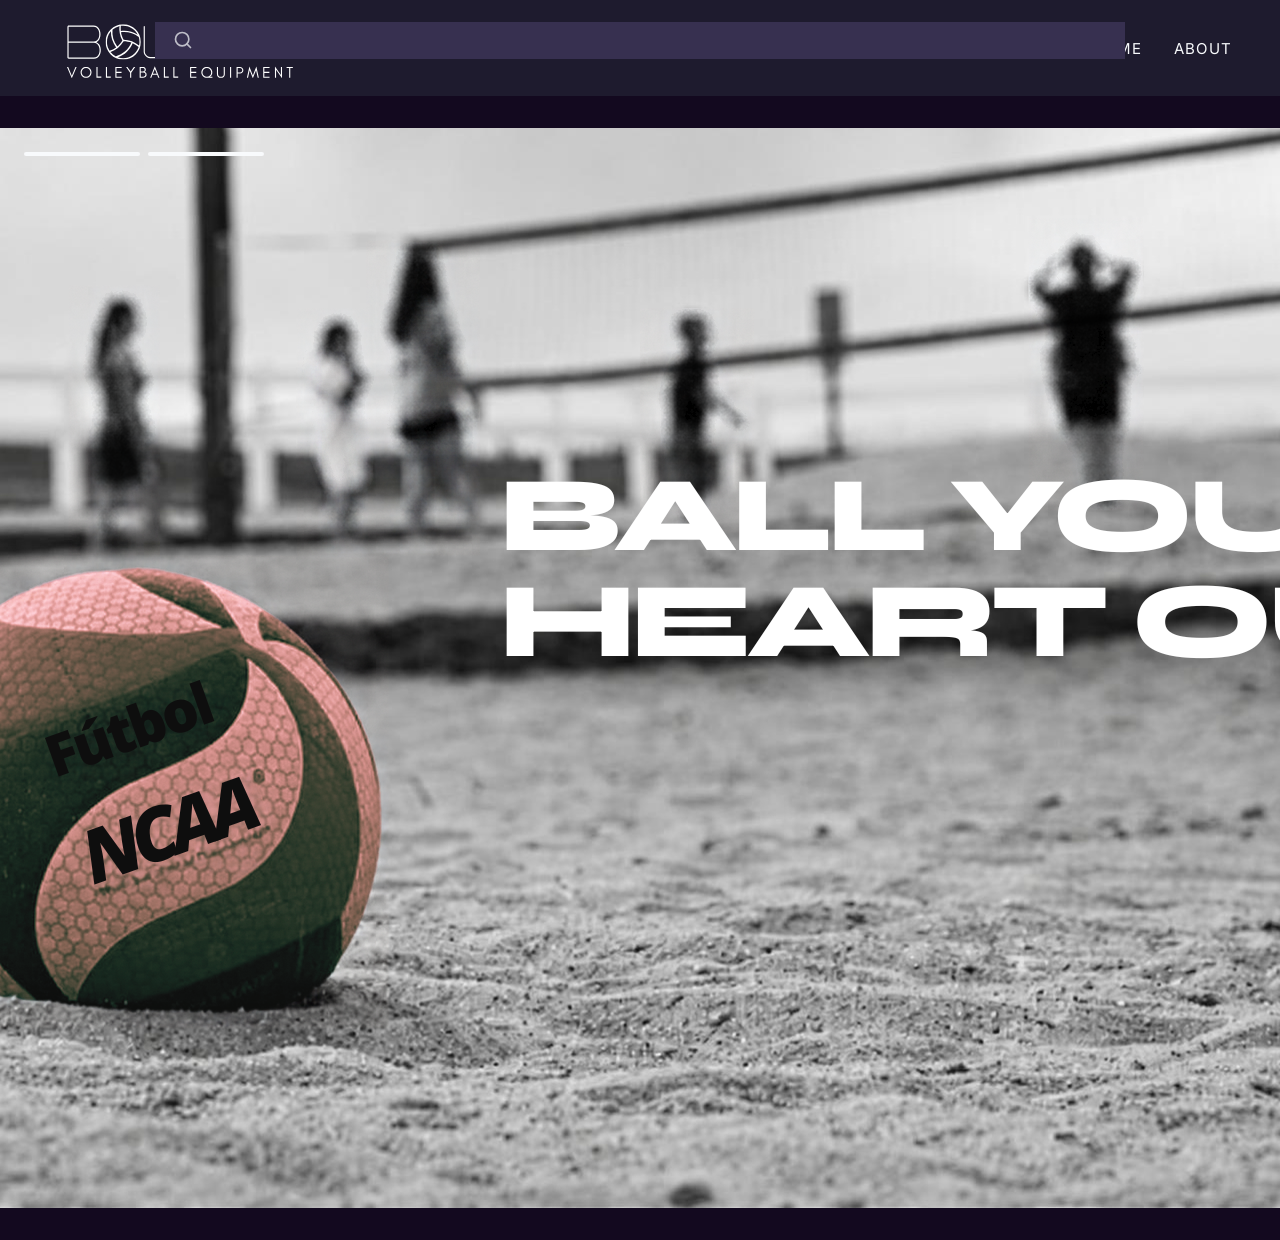
==== index.html @ 567ca26c "first commit" ====
<html lang="en">

  <head>

    <meta charset="UTF-8" />
    <meta name="viewport" content="width=device-width, initial-scale=1.0" />
    <title>Hanap Badap</title>
    <link rel="stylesheet " href="design.css" />
    <!--CUSTOM FONT-->

    <!--INTER-->
    <link rel="preconnect" href="https://fonts.googleapis.com" />
    <link rel="preconnect" href="https://fonts.gstatic.com" crossorigin />
    <link
      href="https://fonts.googleapis.com/css2?family=Inter:ital,opsz,wght@0,14..32,100..900;1,14..32,100..900&display=swap"
      rel="stylesheet"
    />
    <!--INTER-->

    <!--CUSTOM FONT-->
  
  </head>

  <body>

    <header class="header">
      <a class="logo" href="">
        <img src="images/bounce.svg" alt="logo" />
      </a>

      <!--SEARCH BAR-->

      <form action="/search" method="GET" class="search-form" role="search" id="search-form">

        <!--SEARCH ICON-->
        <button type="submit" class="search-btn" id="search-submit-btn" aria-label="Submit Search">
          <svg xmlns="http://www.w3.org/2000/svg" width="20" height="20" viewBox="0 0 24 24" fill="none" stroke="currentColor" stroke-width="2" stroke-linecap="round" stroke-linejoin="round" class="lucide lucide-search preview-icon">
            <path d="m21 21-4.34-4.34"/>
            <circle cx="11" cy="11" r="8"/>
          </svg>
        </button>
        <!--SEARCH ICON-->

        <input
          type="search"
          id="site-search"
          name="q"
          placeholder=""
          aria-label="Search site content"
          autocomplete="off"
          required
        />

        <!--X ICON-->
        <button type="button" class="clear-btn" id="clear-search-btn" aria-label="Clear Search Input" tabindex="-1">
          <svg xmlns="http://www.w3.org/2000/svg" width="20" height="20" viewBox="0 0 24 24" fill="none" stroke="currentColor" stroke-width="2" stroke-linecap="round" stroke-linejoin="round" class="lucide lucide-x preview-icon">
            <path d="M18 6 6 18"/>
            <path d="m6 6 12 12"/>
          </svg>
        </button>
        <!--X ICON-->

      </form>

      <!--SEARCH BAR-->

      <!--PROFILE SIGN IN & SIDEBAR CART-->

      <nav class="navigation">
        <ul class="nav-list">
          <li>
            <a href="#home" class="nav-link active" aria-current="page">Home</a>
          </li>
          <li>
            <a href="#about" class="nav-link">About</a>
          </li>
        </ul>
      </nav>

      <!--PROFIL SIGN IN & SIDEBAR CART-->

    </header>

    <main>

      <!--SECTION-->

      <section class="">
        <div>
          
        </div>
      </section>

      <!--SECTION-->

      <!--SLIDER SECTION-->

      <div class="slider" id="ad-slider">
        <!-- INSTAGRAM-STYLE SEGMENTED INDICATORS -->
        <div class="indicators-container">
          <button
            class="indicator-segment"
            data-slide="0"
            aria-label="Go to slide 1"
          >
            <span class="indicator-fill"></span>
          </button>
          <button
            class="indicator-segment"
            data-slide="1"
            aria-label="Go to slide 2"
          >
            <span class="indicator-fill"></span>
          </button>
        </div>

        <div class="slides-track">
          <img src="images/Banner 1.png" alt="Shoes & Gear" class="slide" />
          <img src="images/Banner 2.png" alt="Volleyballs" class="slide" />
        </div>
      </div>

      <!--SLIDER SECTION-->

    </main>

    <!-- INCLUDE SCRIPT BEFORE CLOSING BODY TAG -->
    <script src="slider.js"></script>
    <script src="search.js"></script>
  </body>
</html>
---- design.css ----
* {
  box-sizing: border-box;
}

body {
  margin: 0;
  padding: 0;
  background-color: #13091f;
}

.header {
  position: relative;
  background-color: #1e1b2e;
  padding: 3rem 3rem;
  height: 60px;
  display: flex;
  align-items: center;
  justify-content: space-between;
  overflow: hidden;
  box-sizing: border-box;
}

/*SEARCH BAR*/

/*container for search form*/
.search-form {
  position: absolute;
  left: 50%;
  transform: translateX(-50%);
  width: 100%;
  max-width: 970px;
  display: flex;
  align-items: center;
}
/*container for search form*/

/*search input*/
#site-search {
  width: 970px;
  background-color: #373050;
  border: 1px solid #373050;
  padding: 8px 52px 8px 52px;
  font-size: 15px;
  color: #f8fafc;
  font-family: 'Inter', sans-serif;
  font-weight: 200;
  text-decoration: none;
  letter-spacing: 0.08em;
  outline: none;
  transition: border-color 0.2s ease, box-shadow 0.2s ease, color 0.2s ease;
  -webkit-appearance: none;
  appearance: none;
}

#site-search:focus {
  border-color: #ffffff;
  box-shadow: 0 0 2px rgba(255, 255, 255, 0.6);
}

#site-search::placeholder {
  font-family: 'Inter', sans-serif;
  color: #f8fafc;
  opacity: 0.7;
}

#site-search::-webkit-search-decoration,
#site-search::-webkit-search-cancel-button,
#site-search::-webkit-search-results-button,
#site-search::-webkit-search-results-decoration {
  display: none;
}
/*search input*/

/*search icon button*/
.search-btn {
  position: absolute;
  left: 18px;
  top: 50%;
  transform: translateY(-50%);
  background: none;
  border: none;
  padding: 0;
  margin: 0;
  display: flex;
  align-items: center;
  justify-content: center;
  color: #f8fafc;
  opacity: 0.7;
  cursor: pointer;
  z-index: 5;
  transition: opacity 0.2s ease, color 0.2s ease;
}

.search-btn:hover {
  opacity: 1;
  color: #ffffff;
}
/*search icon button*/

/*x icon*/
.clear-btn {
  position: absolute;
  right: 18px;
  top: 50%;
  transform: translateY(-50%);
  background: none;
  border: none;
  padding: 0;
  margin: 0;
  display: flex;
  align-items: center;
  justify-content: center;
  color: #f8fafc;
  opacity: 0;
  visibility: hidden;
  pointer-events: none;
  cursor: pointer;
  z-index: 5;
  transition: opacity 0.2s ease, visibility 0.2s ease, color 0.2s ease;
}

.clear-btn.visible {
  opacity: 0.7;
  visibility: visible;
  pointer-events: auto;
}

.clear-btn:hover {
  opacity: 1;
  color: #ffffff;
}
/*x icon*/

/*SEARCH BAR*/

/*PROFILE & CHECKOUT*/
.navigation {
  display: flex;
  gap: 2rem;
  list-style: none;
  margin: 0;
  padding: 0;
  align-items: center;
}

.nav-list {
  display: flex;
  gap: 2rem;
  list-style: none;
  margin: 0;
  padding: 0;
  align-items: center;
}

.nav-link,
.nav-link:visited {
  color: #f8fafc;
  font-family: "Inter", sans-serif;
  font-size: 15px;
  font-weight: 400;
  text-decoration: none;
  text-transform: uppercase;
  letter-spacing: 0.08em;
  transition: color 0.2s ease;
}
/*PROFILE & CHECKOUT*/

/*LOGO DESIGN*/
.logo img {
  position: absolute;
  max-height: 300px;
  width: auto;
  top: -100px;
  left: 30px;
  display: block;
}
/*LOGO DESIGN*/

/*AD-SLIDER SECTION*/

.slider {
  position: relative;
  width: 100%;
  max-width: 1920px;
  height: 1080px;
  margin: 2rem auto;
  overflow: hidden;
  background-color: #1e1b2e;
}

/*indicator overlay*/
.indicators-container {
  position: absolute;
  top: 24px;
  left: 24px;
  display: flex;
  gap: 8px;
  width: 240px;
  z-index: 10;
}

.indicator-segment {
  flex: 1;
  height: 4px;
  background-color: rgba(255, 255, 255, 0.25);
  border: none;
  padding: 0;
  border-radius: 2px;
  overflow: hidden;
  cursor: pointer;
}

.indicator-fill {
  display: block;
  height: 100%;
  width: 0%;
  background-color: #f8fafc;
}
/*indicator overlay*/

/*active pill: keyframe animation over 4 seconds*/
.indicator-segment.active .indicator-fill {
  animation: fillProgress 4s linear forwards;
}
/*active pill: keyframe animation over 4 seconds*/

/* passed pills: locked at 100%*/
.indicator-segment.passed .indicator-fill {
  width: 100%;
  animation: none;
}
/* passed pills: locked at 100%*/

/*freeze on hover*/
.slider:hover .indicator-fill {
  animation-play-state: paused;
}
/*freeze on hover*/

/*slide styles*/
.slide {
  position: absolute;
  top: 0;
  left: 0;
  width: 100%;
  height: 100%;
  object-fit: cover;
  opacity: 0;
  transition: opacity 0.3s ease-in-out;
}

.slide.active {
  opacity: 1;
  z-index: 2;
}
/*slide styles*/

/*timer frames keyfill*/
@keyframes fillProgress {
  0% {
    width: 0%;
  }
  100% {
    width: 100%;
  }
}
/*timer frames keyfill*/

/*AD-SLIDER SECTION*/
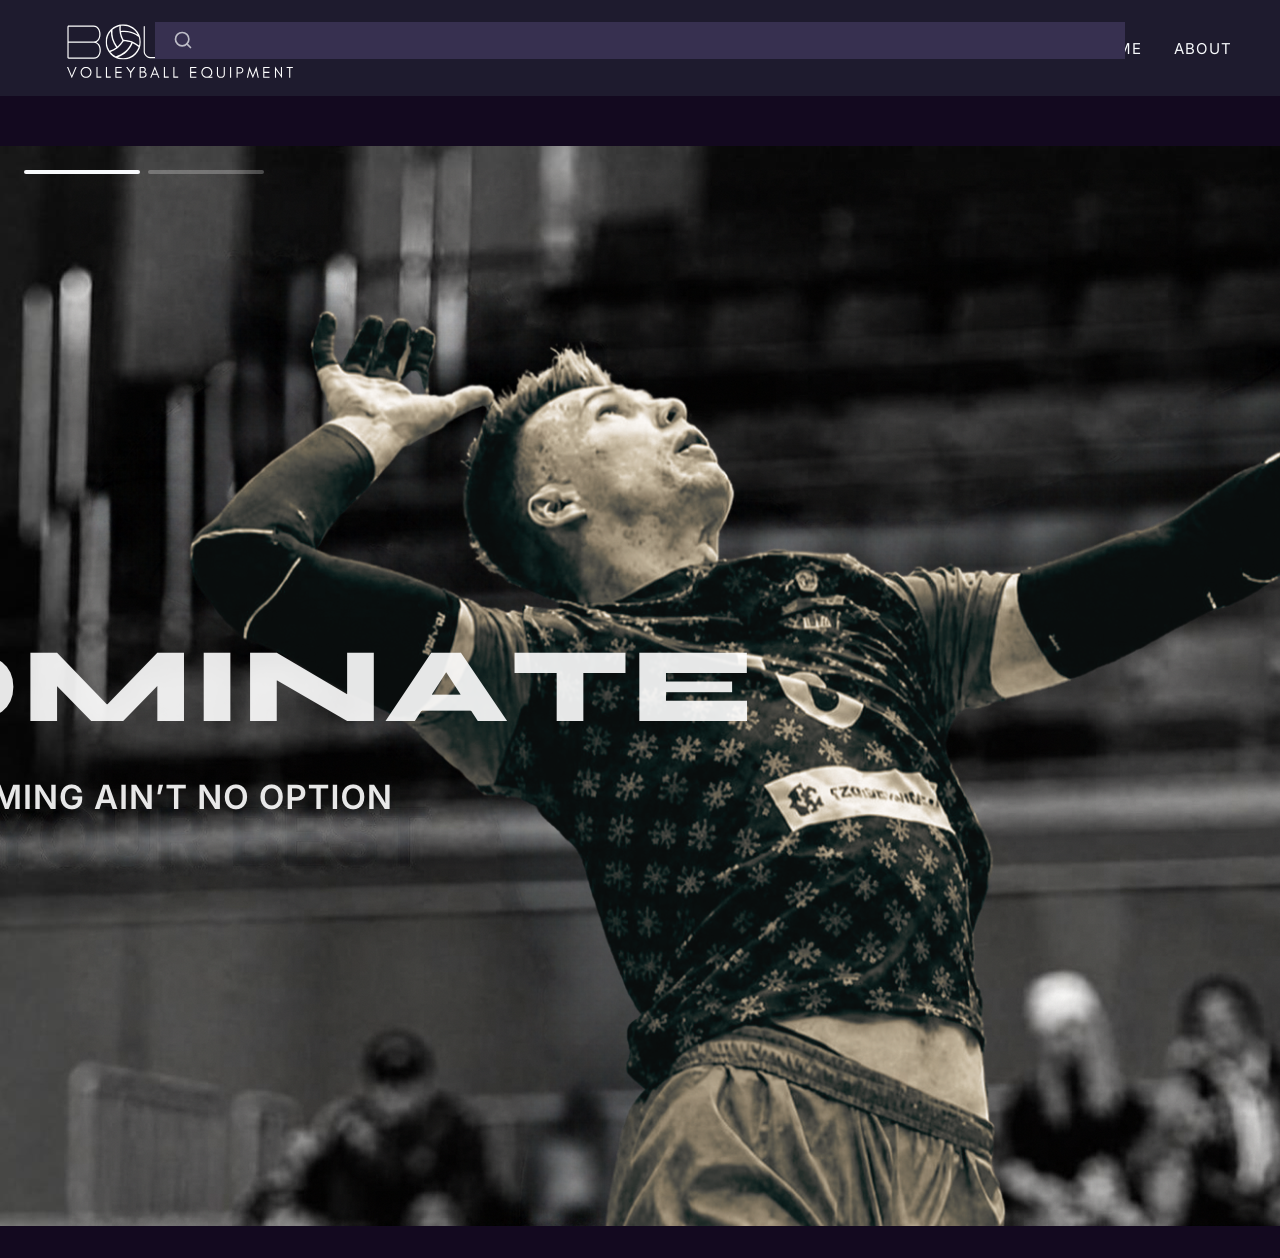
==== commit 56864480: "Added a section for the slider and shop navigation" ====
--- a/index.html
+++ b/index.html
@@ -26,10 +26,13 @@
   <body>
 
     <header class="header">
+
+      <!--LOGO SECTION-->
       <a class="logo" href="">
         <img src="images/bounce.svg" alt="logo" />
       </a>
-
+      <!--LOGO SECTION-->
+      
       <!--SEARCH BAR-->
 
       <form action="/search" method="GET" class="search-form" role="search" id="search-form">
@@ -87,9 +90,10 @@
 
       <!--SECTION-->
 
-      <section class="">
+      <section class="shop-nav">
         <div>
-          
+          <img>
+          <img>
         </div>
       </section>
 
@@ -97,30 +101,38 @@
 
       <!--SLIDER SECTION-->
 
-      <div class="slider" id="ad-slider">
-        <!-- INSTAGRAM-STYLE SEGMENTED INDICATORS -->
-        <div class="indicators-container">
-          <button
-            class="indicator-segment"
-            data-slide="0"
-            aria-label="Go to slide 1"
-          >
-            <span class="indicator-fill"></span>
-          </button>
-          <button
-            class="indicator-segment"
-            data-slide="1"
-            aria-label="Go to slide 2"
-          >
-            <span class="indicator-fill"></span>
-          </button>
+      <section>
+        <div class="shop navigation">
+
         </div>
+      </section>
+      
+      <section>
+        <div class="slider" id="ad-slider">
+          <!-- INSTAGRAM-STYLE SEGMENTED INDICATORS -->
+          <div class="indicators-container">
+            <button
+              class="indicator-segment"
+              data-slide="0"
+              aria-label="Go to slide 1"
+            >
+              <span class="indicator-fill"></span>
+            </button>
+            <button
+              class="indicator-segment"
+              data-slide="1"
+              aria-label="Go to slide 2"
+            >
+              <span class="indicator-fill"></span>
+            </button>
+          </div>
 
-        <div class="slides-track">
-          <img src="images/Banner 1.png" alt="Shoes & Gear" class="slide" />
-          <img src="images/Banner 2.png" alt="Volleyballs" class="slide" />
+          <div class="slides-track">
+            <img src="images/Banner 1.png" alt="Shoes & Gear" class="slide" />
+            <img src="images/Banner 2.png" alt="Volleyballs" class="slide" />
+          </div>
         </div>
-      </div>
+      </section>
 
       <!--SLIDER SECTION-->
 
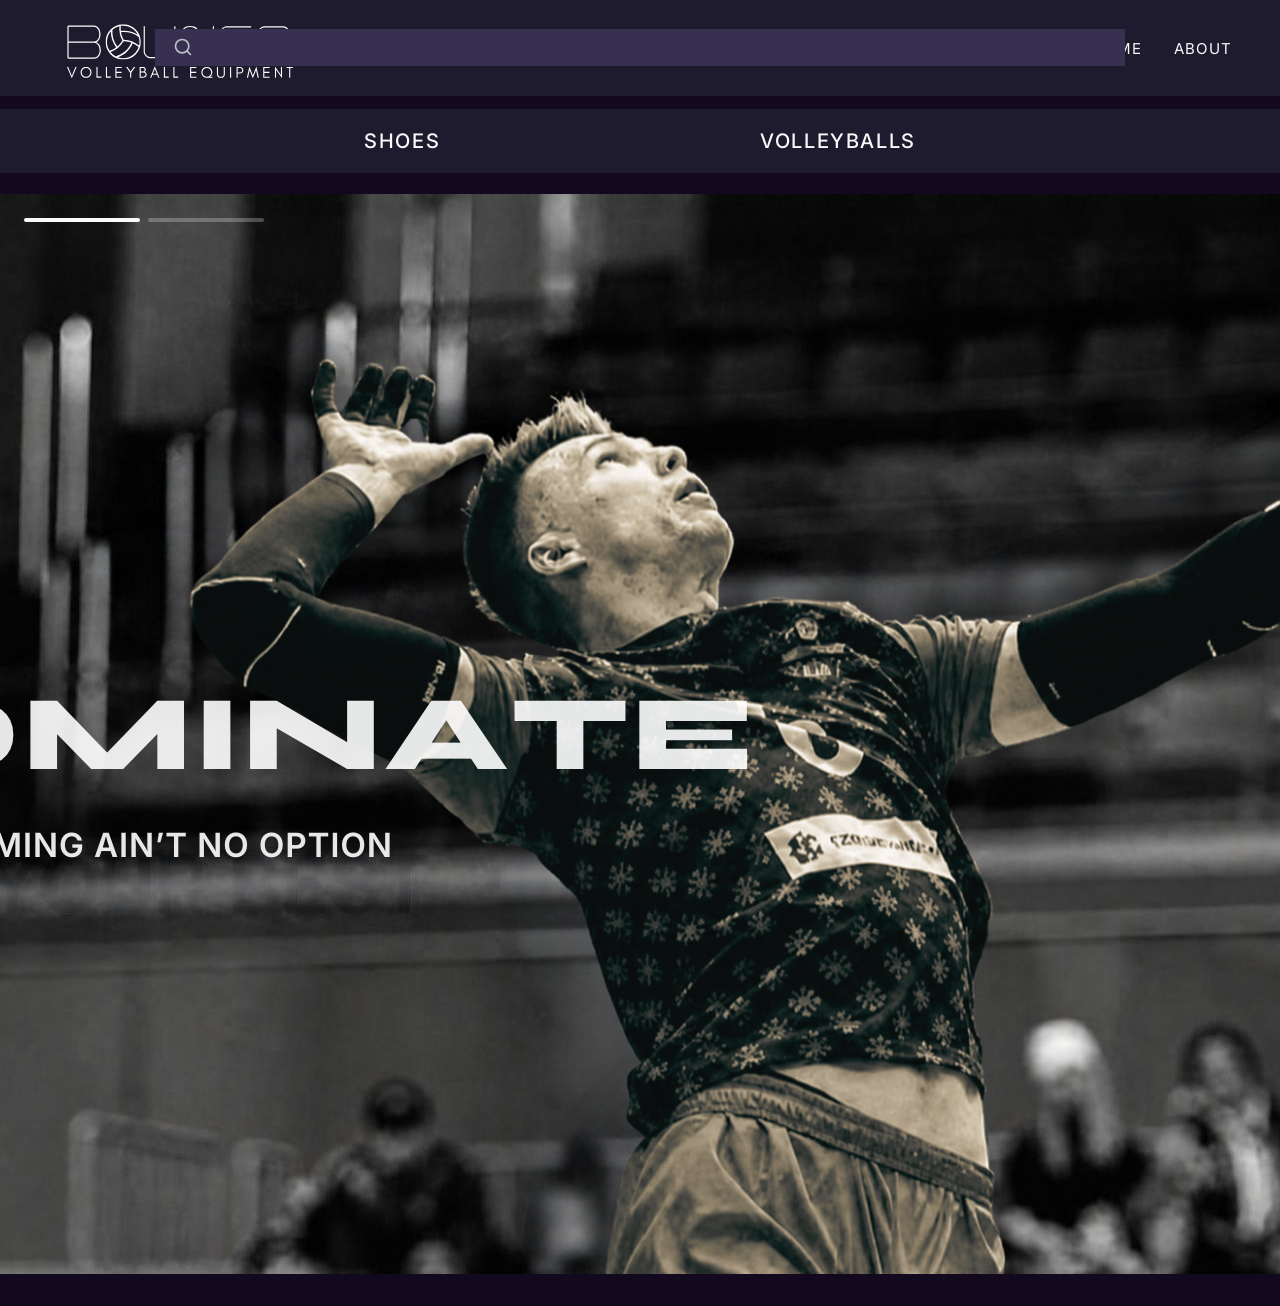
==== commit 92e3acd9: "subtle changes to ui, will now move on to signing in & products page tomorrow :>" ====
--- a/index.html
+++ b/index.html
@@ -82,30 +82,32 @@
         </ul>
       </nav>
 
-      <!--PROFIL SIGN IN & SIDEBAR CART-->
+      <!--PROFILE SIGN IN & SIDEBAR CART-->
 
     </header>
 
     <main>
 
-      <!--SECTION-->
+      <!--PRODUCT PAGE LINKING-->
 
-      <section class="shop-nav">
-        <div>
-          <img>
-          <img>
+      <section>
+        <div class="shop-navigation">
+          <nav>
+            <ul class="product-link">
+              <li>
+                <a href="">Shoes</a>
+              </li>
+              <li>
+                <a href="">Volleyballs</a>
+              </li>
+            </ul>
+          </nav>
         </div>
       </section>
 
-      <!--SECTION-->
+      <!--PRODUCT PAGE LINKING-->
 
       <!--SLIDER SECTION-->
-
-      <section>
-        <div class="shop navigation">
-
-        </div>
-      </section>
       
       <section>
         <div class="slider" id="ad-slider">
--- a/design.css
+++ b/design.css
@@ -25,6 +25,7 @@
 /*container for search form*/
 .search-form {
   position: absolute;
+  top: 30%;
   left: 50%;
   transform: translateX(-50%);
   width: 100%;
@@ -176,6 +177,47 @@
 }
 /*LOGO DESIGN*/
 
+/*SHOPPING PAGE LINK SECTION*/
+
+.shop-navigation {
+  position: relative;
+  top: 1.2vh;
+  overflow:hidden;
+  background-color: #1e1b2e;
+  border-top: 2px solid #13091f;
+  display: flex;
+  align-items: center;
+  justify-content: center;
+  box-sizing: border-box;
+  margin: o;
+  padding: 1.25rem 0;
+}
+.product-link {
+  display: flex;
+  gap: 20rem;
+  list-style: none;
+  margin: 0;
+  padding: 0;
+  align-items: center;
+}
+
+.product-link a {
+  color: #f8fafc;
+  font-family: 'Inter', sans-serif;
+  font-size: 20px;
+  font-weight: 500;
+  text-decoration: none;
+  text-transform: uppercase;
+  letter-spacing: 0.08em;
+  transition: color 0.2s ease;
+}
+
+.product-link a:hover {
+  color: #ffffff;
+}
+
+/*SHOPPING PAGE LINK SECTION*/
+
 /*AD-SLIDER SECTION*/
 
 .slider {
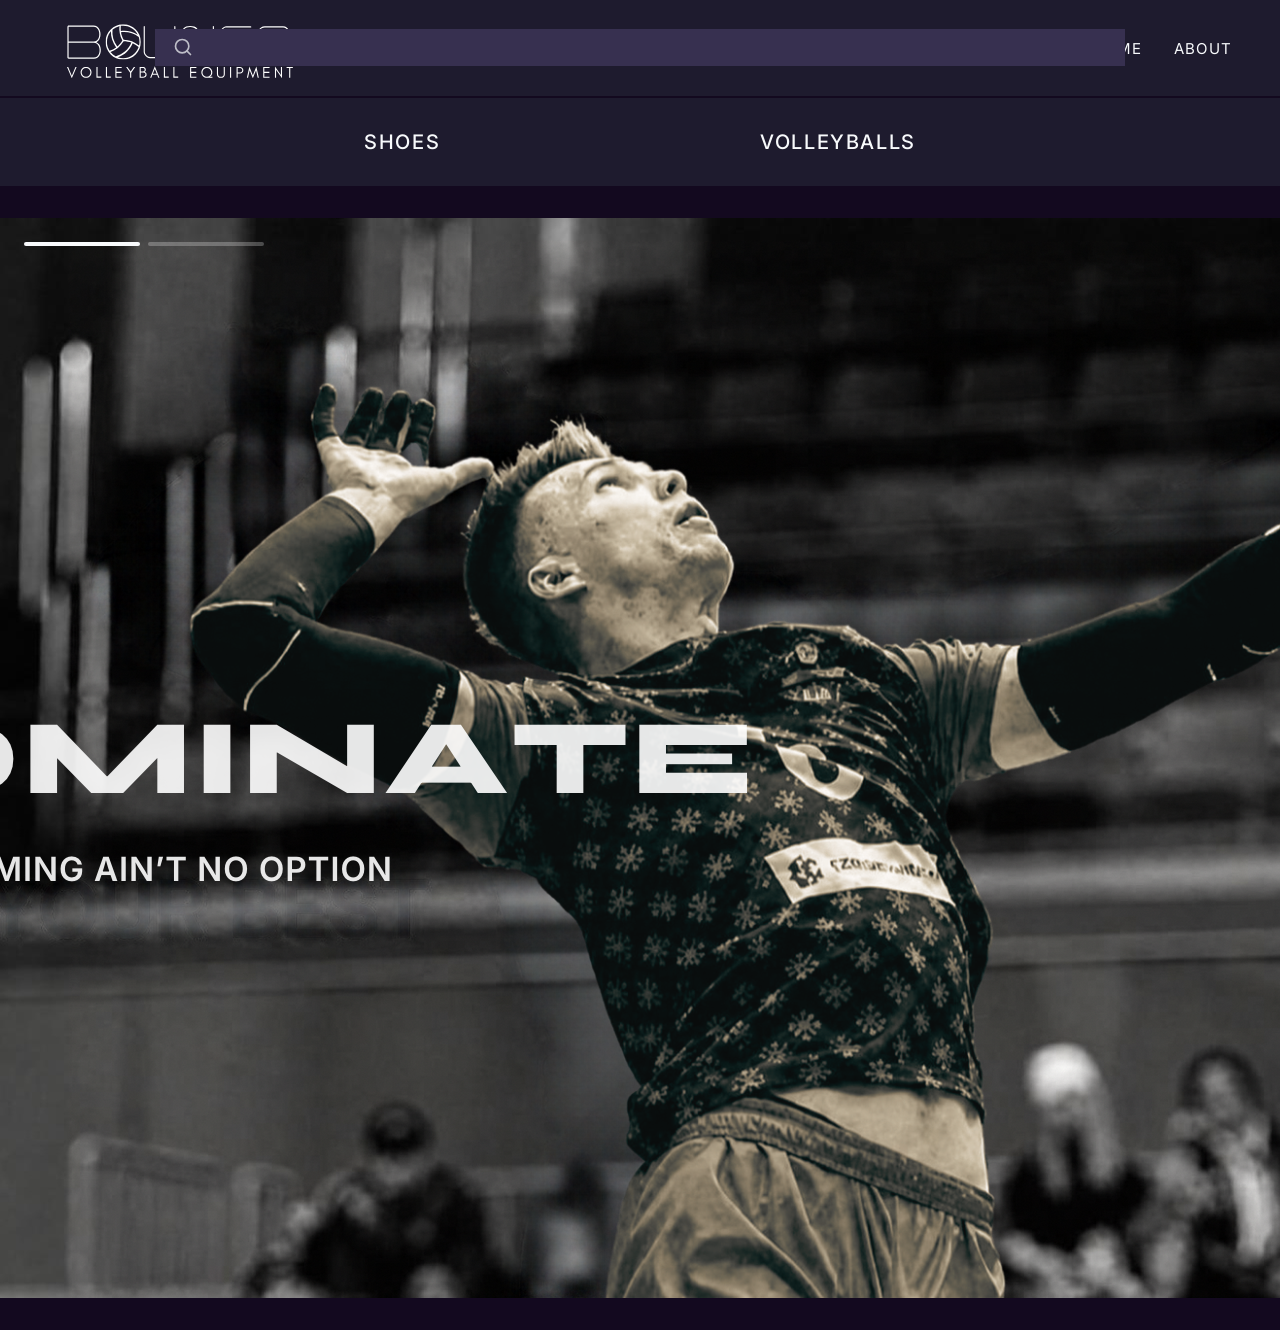
==== commit 9388b84e: "Save local html and css updates" ====
--- a/index.html
+++ b/index.html
@@ -1,9 +1,5 @@
-
-
 <html lang="en">
-
   <head>
-
     <meta charset="UTF-8" />
     <meta name="viewport" content="width=device-width, initial-scale=1.0" />
     <title>Hanap Badap</title>
@@ -20,28 +16,46 @@
     <!--INTER-->
 
     <!--CUSTOM FONT-->
-  
   </head>
 
   <body>
-
     <header class="header">
-
       <!--LOGO SECTION-->
       <a class="logo" href="">
         <img src="images/bounce.svg" alt="logo" />
       </a>
       <!--LOGO SECTION-->
-      
+
       <!--SEARCH BAR-->
 
-      <form action="/search" method="GET" class="search-form" role="search" id="search-form">
-
+      <form
+        action="/search"
+        method="GET"
+        class="search-form"
+        role="search"
+        id="search-form"
+      >
         <!--SEARCH ICON-->
-        <button type="submit" class="search-btn" id="search-submit-btn" aria-label="Submit Search">
-          <svg xmlns="http://www.w3.org/2000/svg" width="20" height="20" viewBox="0 0 24 24" fill="none" stroke="currentColor" stroke-width="2" stroke-linecap="round" stroke-linejoin="round" class="lucide lucide-search preview-icon">
-            <path d="m21 21-4.34-4.34"/>
-            <circle cx="11" cy="11" r="8"/>
+        <button
+          type="submit"
+          class="search-btn"
+          id="search-submit-btn"
+          aria-label="Submit Search"
+        >
+          <svg
+            xmlns="http://www.w3.org/2000/svg"
+            width="20"
+            height="20"
+            viewBox="0 0 24 24"
+            fill="none"
+            stroke="currentColor"
+            stroke-width="2"
+            stroke-linecap="round"
+            stroke-linejoin="round"
+            class="lucide lucide-search preview-icon"
+          >
+            <path d="m21 21-4.34-4.34" />
+            <circle cx="11" cy="11" r="8" />
           </svg>
         </button>
         <!--SEARCH ICON-->
@@ -57,19 +71,35 @@
         />
 
         <!--X ICON-->
-        <button type="button" class="clear-btn" id="clear-search-btn" aria-label="Clear Search Input" tabindex="-1">
-          <svg xmlns="http://www.w3.org/2000/svg" width="20" height="20" viewBox="0 0 24 24" fill="none" stroke="currentColor" stroke-width="2" stroke-linecap="round" stroke-linejoin="round" class="lucide lucide-x preview-icon">
-            <path d="M18 6 6 18"/>
-            <path d="m6 6 12 12"/>
+        <button
+          type="button"
+          class="clear-btn"
+          id="clear-search-btn"
+          aria-label="Clear Search Input"
+          tabindex="-1"
+        >
+          <svg
+            xmlns="http://www.w3.org/2000/svg"
+            width="20"
+            height="20"
+            viewBox="0 0 24 24"
+            fill="none"
+            stroke="currentColor"
+            stroke-width="2"
+            stroke-linecap="round"
+            stroke-linejoin="round"
+            class="lucide lucide-x preview-icon"
+          >
+            <path d="M18 6 6 18" />
+            <path d="m6 6 12 12" />
           </svg>
         </button>
         <!--X ICON-->
-
       </form>
 
       <!--SEARCH BAR-->
 
-      <!--PROFILE SIGN IN & SIDEBAR CART-->
+      <!--SIGN IN & SIDEBAR CART-->
 
       <nav class="navigation">
         <ul class="nav-list">
@@ -82,66 +112,59 @@
         </ul>
       </nav>
 
-      <!--PROFILE SIGN IN & SIDEBAR CART-->
-
+      <!--SIGN IN & SIDEBAR CART-->
     </header>
 
     <main>
-
       <!--PRODUCT PAGE LINKING-->
 
-      <section>
-        <div class="shop-navigation">
-          <nav>
-            <ul class="product-link">
-              <li>
-                <a href="">Shoes</a>
-              </li>
-              <li>
-                <a href="">Volleyballs</a>
-              </li>
-            </ul>
-          </nav>
-        </div>
-      </section>
+      <div class="shop-navigation">
+        <nav>
+          <ul class="product-link">
+            <li>
+              <a href="">Shoes</a>
+            </li>
+            <li>
+              <a href="">Volleyballs</a>
+            </li>
+          </ul>
+        </nav>
+      </div>
 
       <!--PRODUCT PAGE LINKING-->
 
       <!--SLIDER SECTION-->
-      
-      <section>
-        <div class="slider" id="ad-slider">
-          <!-- INSTAGRAM-STYLE SEGMENTED INDICATORS -->
-          <div class="indicators-container">
-            <button
-              class="indicator-segment"
-              data-slide="0"
-              aria-label="Go to slide 1"
-            >
-              <span class="indicator-fill"></span>
-            </button>
-            <button
-              class="indicator-segment"
-              data-slide="1"
-              aria-label="Go to slide 2"
-            >
-              <span class="indicator-fill"></span>
-            </button>
-          </div>
 
-          <div class="slides-track">
-            <img src="images/Banner 1.png" alt="Shoes & Gear" class="slide" />
-            <img src="images/Banner 2.png" alt="Volleyballs" class="slide" />
-          </div>
+      <div class="slider" id="ad-slider">
+        <!-- INSTAGRAM-STYLE SEGMENTED INDICATORS -->
+        <div class="indicators-container">
+          <button
+            class="indicator-segment"
+            data-slide="0"
+            aria-label="Go to slide 1"
+          >
+            <span class="indicator-fill"></span>
+          </button>
+          <button
+            class="indicator-segment"
+            data-slide="1"
+            aria-label="Go to slide 2"
+          >
+            <span class="indicator-fill"></span>
+          </button>
         </div>
-      </section>
+
+        <div class="slides-track">
+          <img src="images/Banner 1.png" alt="Shoes & Gear" class="slide" />
+          <img src="images/Banner 2.png" alt="Volleyballs" class="slide" />
+        </div>
+      </div>
 
       <!--SLIDER SECTION-->
-
     </main>
 
     <!-- INCLUDE SCRIPT BEFORE CLOSING BODY TAG -->
     <script src="slider.js"></script>
     <script src="search.js"></script>
   </body>
-</html>+</html>
--- a/design.css
+++ b/design.css
@@ -16,8 +16,8 @@
   display: flex;
   align-items: center;
   justify-content: space-between;
-  overflow: hidden;
   box-sizing: border-box;
+  overflow:hidden;
 }
 
 /*SEARCH BAR*/
@@ -180,8 +180,7 @@
 /*SHOPPING PAGE LINK SECTION*/
 
 .shop-navigation {
-  position: relative;
-  top: 1.2vh;
+  position: relative; 
   overflow:hidden;
   background-color: #1e1b2e;
   border-top: 2px solid #13091f;
@@ -190,7 +189,7 @@
   justify-content: center;
   box-sizing: border-box;
   margin: o;
-  padding: 1.25rem 0;
+  padding: 2rem 0;
 }
 .product-link {
   display: flex;
